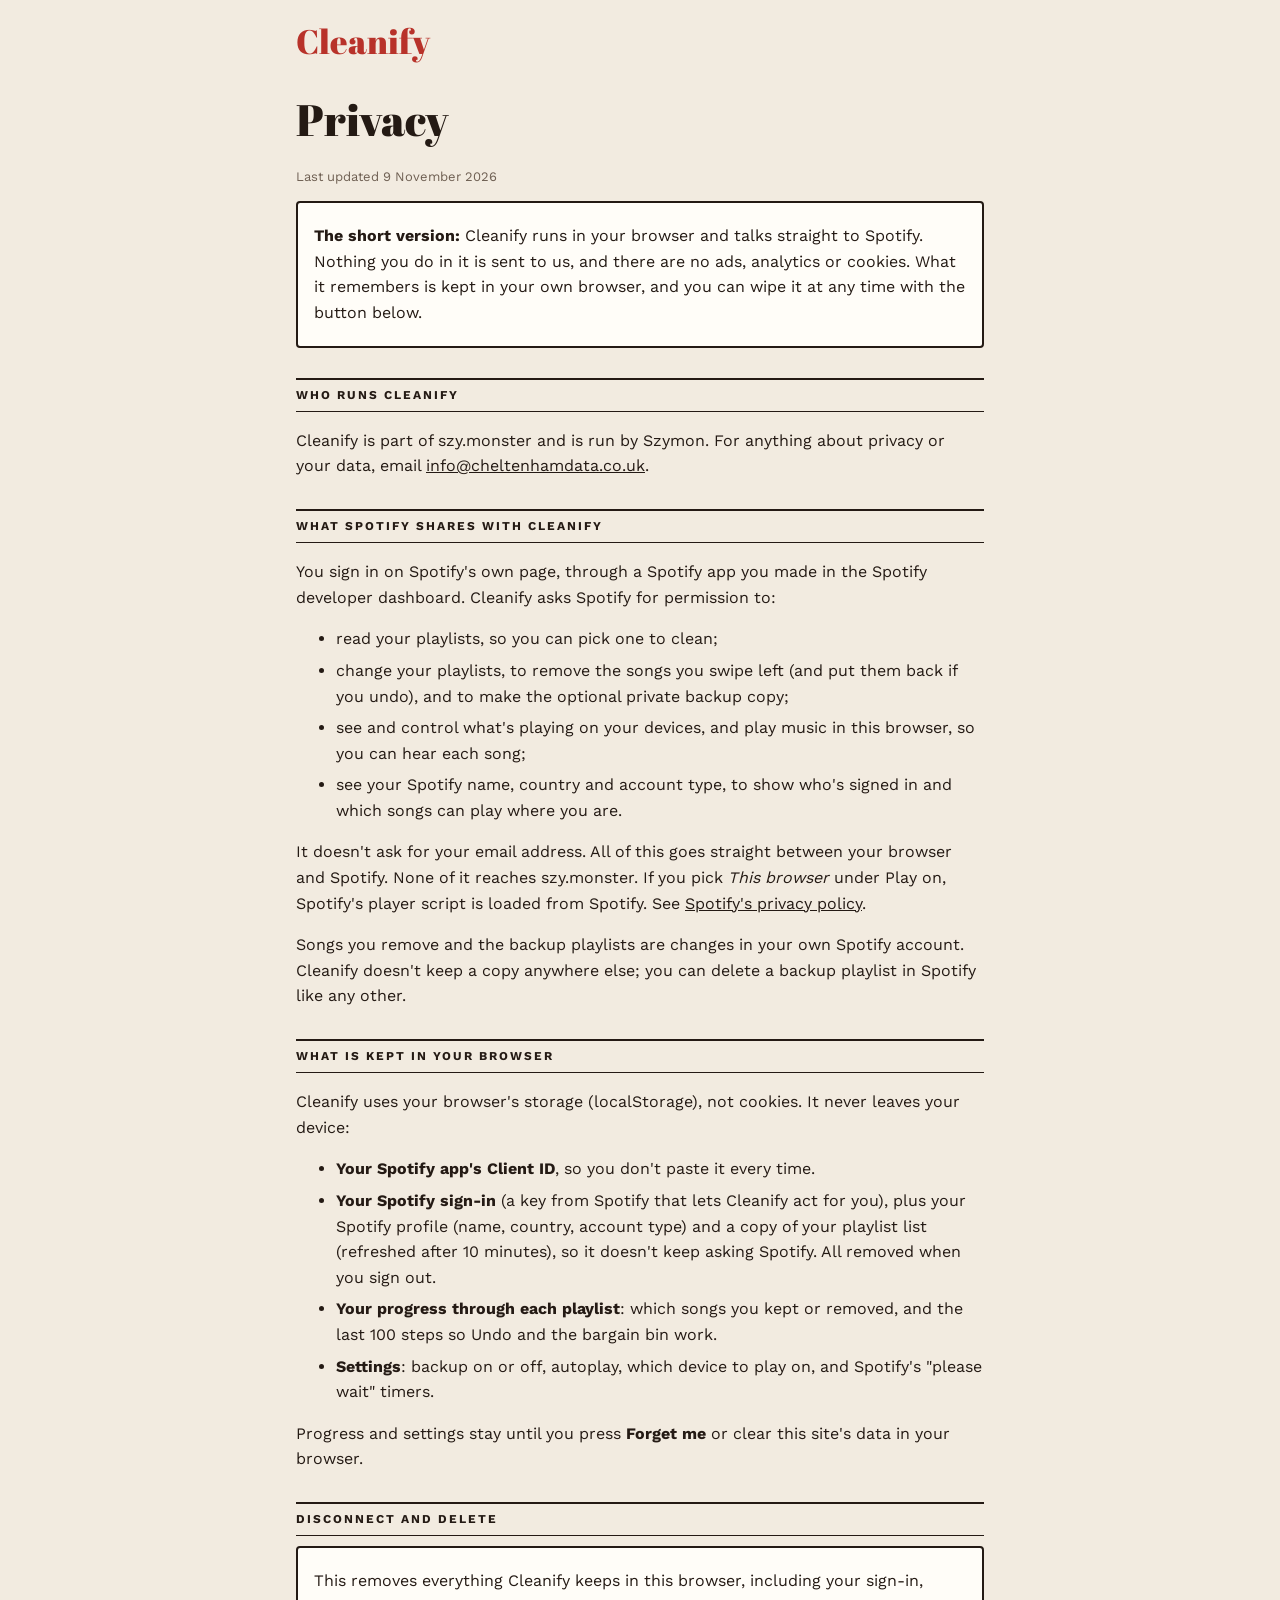
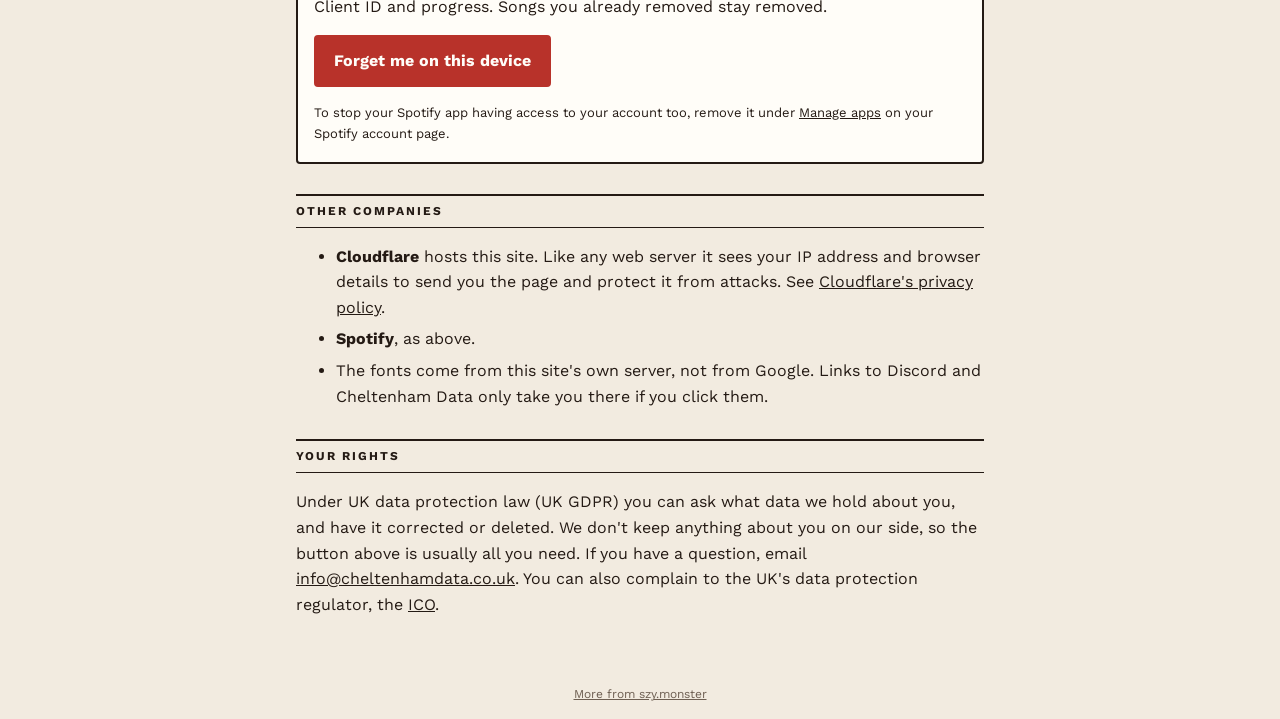
==== privacy.html @ d8126c6d "Meet UK privacy and Spotify developer rules: privacy page, Forget me, no Google Fonts - Add privacy." ====
<!doctype html>
<html lang="en">
<head>
  <meta charset="utf-8">
  <meta name="viewport" content="width=device-width, initial-scale=1">
  <title>Privacy · Cleanify</title>
  <meta name="description" content="What Cleanify keeps in your browser, what it asks Spotify for, and who to contact.">
  <link rel="stylesheet" href="fonts/fonts.css">
  <link rel="stylesheet" href="style.css">
  <style>
    .doc { width: 100%; max-width: 720px; margin: 0 auto; padding: 24px 16px 40px; line-height: 1.6; flex: 1; }
    .doc .logo { display: inline-block; margin-bottom: 18px; }
    .doc h1 { font-family: "Abril Fatface", serif; font-weight: 400; font-size: 44px; margin: 8px 0 4px; }
    .doc .rule { margin: 30px 0 10px; }
    .doc li { margin: 6px 0; }
    .doc .box { background: var(--card); border: 2px solid var(--ink); border-radius: 4px; padding: 4px 16px; }
  </style>
</head>
<body>
  <main class="doc">
    <a class="logo" href="./">Cleanify</a>
    <h1>Privacy</h1>
    <p class="small muted">Last updated 9 November 2026</p>

    <div class="box">
      <p><strong>The short version:</strong> Cleanify runs in your browser and talks straight to Spotify. Nothing you do in it is sent to us, and there are no ads, analytics or cookies. What it remembers is kept in your own browser, and you can wipe it at any time with the button below.</p>
    </div>

    <h2 class="rule">Who runs Cleanify</h2>
    <p>Cleanify is part of szy.monster and is run by Szymon. For anything about privacy or your data, email <a href="mailto:info@cheltenhamdata.co.uk">info@cheltenhamdata.co.uk</a>.</p>

    <h2 class="rule">What Spotify shares with Cleanify</h2>
    <p>You sign in on Spotify's own page, through a Spotify app you made in the Spotify developer dashboard. Cleanify asks Spotify for permission to:</p>
    <ul>
      <li>read your playlists, so you can pick one to clean;</li>
      <li>change your playlists, to remove the songs you swipe left (and put them back if you undo), and to make the optional private backup copy;</li>
      <li>see and control what's playing on your devices, and play music in this browser, so you can hear each song;</li>
      <li>see your Spotify name, country and account type, to show who's signed in and which songs can play where you are.</li>
    </ul>
    <p>It doesn't ask for your email address. All of this goes straight between your browser and Spotify. None of it reaches szy.monster. If you pick <em>This browser</em> under Play on, Spotify's player script is loaded from Spotify. See <a href="https://www.spotify.com/uk/legal/privacy-policy/">Spotify's privacy policy</a>.</p>
    <p>Songs you remove and the backup playlists are changes in your own Spotify account. Cleanify doesn't keep a copy anywhere else; you can delete a backup playlist in Spotify like any other.</p>

    <h2 class="rule">What is kept in your browser</h2>
    <p>Cleanify uses your browser's storage (localStorage), not cookies. It never leaves your device:</p>
    <ul>
      <li><strong>Your Spotify app's Client ID</strong>, so you don't paste it every time.</li>
      <li><strong>Your Spotify sign-in</strong> (a key from Spotify that lets Cleanify act for you), plus your Spotify profile (name, country, account type) and a copy of your playlist list (refreshed after 10 minutes), so it doesn't keep asking Spotify. All removed when you sign out.</li>
      <li><strong>Your progress through each playlist</strong>: which songs you kept or removed, and the last 100 steps so Undo and the bargain bin work.</li>
      <li><strong>Settings</strong>: backup on or off, autoplay, which device to play on, and Spotify's "please wait" timers.</li>
    </ul>
    <p>Progress and settings stay until you press <strong>Forget me</strong> or clear this site's data in your browser.</p>

    <h2 class="rule">Disconnect and delete</h2>
    <div class="box">
      <p>This removes everything Cleanify keeps in this browser, including your sign-in, Client ID and progress. Songs you already removed stay removed.</p>
      <p><button type="button" class="btn danger" id="forget-btn">Forget me on this device</button> <span id="forget-done" class="small muted" hidden>Done. Everything is removed.</span></p>
      <p class="small">To stop your Spotify app having access to your account too, remove it under <a href="https://www.spotify.com/account/apps/">Manage apps</a> on your Spotify account page.</p>
    </div>

    <h2 class="rule">Other companies</h2>
    <ul>
      <li><strong>Cloudflare</strong> hosts this site. Like any web server it sees your IP address and browser details to send you the page and protect it from attacks. See <a href="https://www.cloudflare.com/privacypolicy/">Cloudflare's privacy policy</a>.</li>
      <li><strong>Spotify</strong>, as above.</li>
      <li>The fonts come from this site's own server, not from Google. Links to Discord and Cheltenham Data only take you there if you click them.</li>
    </ul>

    <h2 class="rule">Your rights</h2>
    <p>Under UK data protection law (UK GDPR) you can ask what data we hold about you, and have it corrected or deleted. We don't keep anything about you on our side, so the button above is usually all you need. If you have a question, email <a href="mailto:info@cheltenhamdata.co.uk">info@cheltenhamdata.co.uk</a>. You can also complain to the UK's data protection regulator, the <a href="https://ico.org.uk/make-a-complaint/">ICO</a>.</p>
  </main>
  <footer class="foot"><a href="https://szy.monster/">More from szy.monster</a></footer>
  <script>
    document.getElementById("forget-btn").addEventListener("click", function () {
      if (!confirm("Remove everything Cleanify keeps in this browser?")) return;
      try { Object.keys(localStorage).filter(function (k) { return k.indexOf("cl_") === 0; }).forEach(function (k) { localStorage.removeItem(k); }); } catch (e) { /* storage blocked */ }
      document.getElementById("forget-done").hidden = false;
    });
  </script>
</body>
</html>
---- fonts/fonts.css ----
/* Self-hosted copies of Google Fonts (SIL Open Font License), so no visitor data goes to Google. */
/* latin-ext */
@font-face {
  font-family: 'Abril Fatface';
  font-style: normal;
  font-weight: 400;
  font-display: swap;
  src: url(AbrilFatface-400-latin-ext.woff2) format('woff2');
  unicode-range: U+0100-02BA, U+02BD-02C5, U+02C7-02CC, U+02CE-02D7, U+02DD-02FF, U+0304, U+0308, U+0329, U+1D00-1DBF, U+1E00-1E9F, U+1EF2-1EFF, U+2020, U+20A0-20AB, U+20AD-20C4, U+2113, U+2C60-2C7F, U+A720-A7FF;
}
/* latin */
@font-face {
  font-family: 'Abril Fatface';
  font-style: normal;
  font-weight: 400;
  font-display: swap;
  src: url(AbrilFatface-400-latin.woff2) format('woff2');
  unicode-range: U+0000-00FF, U+0131, U+0152-0153, U+02BB-02BC, U+02C6, U+02DA, U+02DC, U+0304, U+0308, U+0329, U+2000-206F, U+20AC, U+2122, U+2191, U+2193, U+2212, U+2215, U+FEFF, U+FFFD;
}
/* latin-ext */
@font-face {
  font-family: 'Work Sans';
  font-style: normal;
  font-weight: 400;
  font-display: swap;
  src: url(WorkSans-400-latin-ext.woff2) format('woff2');
  unicode-range: U+0100-02BA, U+02BD-02C5, U+02C7-02CC, U+02CE-02D7, U+02DD-02FF, U+0304, U+0308, U+0329, U+1D00-1DBF, U+1E00-1E9F, U+1EF2-1EFF, U+2020, U+20A0-20AB, U+20AD-20C4, U+2113, U+2C60-2C7F, U+A720-A7FF;
}
/* latin */
@font-face {
  font-family: 'Work Sans';
  font-style: normal;
  font-weight: 400;
  font-display: swap;
  src: url(WorkSans-400-latin.woff2) format('woff2');
  unicode-range: U+0000-00FF, U+0131, U+0152-0153, U+02BB-02BC, U+02C6, U+02DA, U+02DC, U+0304, U+0308, U+0329, U+2000-206F, U+20AC, U+2122, U+2191, U+2193, U+2212, U+2215, U+FEFF, U+FFFD;
}
/* latin-ext */
@font-face {
  font-family: 'Work Sans';
  font-style: normal;
  font-weight: 600;
  font-display: swap;
  src: url(WorkSans-600-latin-ext.woff2) format('woff2');
  unicode-range: U+0100-02BA, U+02BD-02C5, U+02C7-02CC, U+02CE-02D7, U+02DD-02FF, U+0304, U+0308, U+0329, U+1D00-1DBF, U+1E00-1E9F, U+1EF2-1EFF, U+2020, U+20A0-20AB, U+20AD-20C4, U+2113, U+2C60-2C7F, U+A720-A7FF;
}
/* latin */
@font-face {
  font-family: 'Work Sans';
  font-style: normal;
  font-weight: 600;
  font-display: swap;
  src: url(WorkSans-600-latin.woff2) format('woff2');
  unicode-range: U+0000-00FF, U+0131, U+0152-0153, U+02BB-02BC, U+02C6, U+02DA, U+02DC, U+0304, U+0308, U+0329, U+2000-206F, U+20AC, U+2122, U+2191, U+2193, U+2212, U+2215, U+FEFF, U+FFFD;
}
/* latin-ext */
@font-face {
  font-family: 'Work Sans';
  font-style: normal;
  font-weight: 700;
  font-display: swap;
  src: url(WorkSans-700-latin-ext.woff2) format('woff2');
  unicode-range: U+0100-02BA, U+02BD-02C5, U+02C7-02CC, U+02CE-02D7, U+02DD-02FF, U+0304, U+0308, U+0329, U+1D00-1DBF, U+1E00-1E9F, U+1EF2-1EFF, U+2020, U+20A0-20AB, U+20AD-20C4, U+2113, U+2C60-2C7F, U+A720-A7FF;
}
/* latin */
@font-face {
  font-family: 'Work Sans';
  font-style: normal;
  font-weight: 700;
  font-display: swap;
  src: url(WorkSans-700-latin.woff2) format('woff2');
  unicode-range: U+0000-00FF, U+0131, U+0152-0153, U+02BB-02BC, U+02C6, U+02DA, U+02DC, U+0304, U+0308, U+0329, U+2000-206F, U+20AC, U+2122, U+2191, U+2193, U+2212, U+2215, U+FEFF, U+FFFD;
}
---- style.css ----
/* Cleanify: "Record crate" look. Cream paper, ink, record-store red and green. */
:root {
  --paper: #f2ebe0;
  --card: #fffdf8;
  --card-back: #ece2d0;
  --line: #c9b99f;
  --ink: #241a14;
  --muted: #6e5f52;
  --red: #b8322a;
  --green: #2f7a4d;
  --blue: #1f4d6b;
  --gold: #f2c14e;
  --card-w: min(calc(100vw - 48px), 360px);
}
* { box-sizing: border-box; }
html, body { margin: 0; }
body { overflow-x: hidden; background: var(--paper); color: var(--ink); font-family: "Work Sans", system-ui, sans-serif; min-height: 100vh; display: flex; flex-direction: column; }
a { color: inherit; }
.hidden { display: none !important; }
.wrap { width: 100%; max-width: 460px; margin: 0 auto; padding: 22px 24px 12px; flex: 1; }
.screen { display: flex; flex-direction: column; gap: 12px; }

.logo { font-family: "Abril Fatface", serif; font-weight: 400; font-size: 34px; color: var(--red); margin: 0; text-decoration: none; line-height: 1; }
.logo.big { font-size: 56px; text-align: center; margin-top: 24px; }
.sub { text-align: center; margin: 0; line-height: 1.5; }
.top { display: flex; align-items: center; justify-content: space-between; gap: 12px; }
.top p { margin: 0; }
.rule { border-top: 2px solid var(--ink); border-bottom: 1px solid var(--ink); padding: 6px 0; margin: 0; text-transform: uppercase; letter-spacing: 2px; font-size: 12px; font-weight: 700; }
.pl { display: flex; justify-content: space-between; gap: 10px; }
.pl span:first-child { overflow: hidden; text-overflow: ellipsis; white-space: nowrap; }
.small { font-size: 13px; }
.muted { color: var(--muted); }
.warn { color: var(--red); }
.status { min-height: 1em; margin: 0; text-align: center; font-size: 14px; }
.status.err { color: var(--red); font-weight: 600; }
.status.ok { color: var(--green); font-weight: 600; }

.btn { font: inherit; font-weight: 700; cursor: pointer; border: 2px solid var(--ink); background: var(--card); color: var(--ink); padding: 11px 18px; border-radius: 4px; }
.btn:disabled { opacity: .45; cursor: default; }
.btn.primary { background: var(--ink); color: var(--card); }
.btn.danger { background: var(--red); border-color: var(--red); color: var(--card); }
.btn.ghost { background: transparent; }
.btn.wide { width: 100%; }
.linkish { font: inherit; font-weight: 700; background: none; border: none; color: inherit; cursor: pointer; text-transform: uppercase; letter-spacing: 1px; font-size: 11px; text-decoration: underline; padding: 0; }
.linkish:disabled { opacity: .35; cursor: default; }
input[type=checkbox] { accent-color: var(--green); }

/* Sign-in */
.crate-art { position: relative; height: 170px; width: 230px; margin: 8px auto; }
.crate-art .sleeve { position: absolute; width: 150px; height: 150px; border: 1px solid #0002; }
.s1 { left: 0; top: 14px; background: var(--gold); transform: rotate(-8deg); }
.s2 { left: 40px; top: 6px; background: var(--red); transform: rotate(-2deg); }
.s3 { left: 70px; top: 10px; background: var(--blue); transform: rotate(5deg); overflow: hidden; }
.s3 .vinyl { position: absolute; right: -60px; top: 15px; width: 120px; height: 120px; border-radius: 50%; background: radial-gradient(var(--red) 0 18%, #111 19% 20%, transparent 21%), repeating-radial-gradient(#111 0 2px, #222 2px 4px); }
.own-app { background: var(--card); border: 1px solid var(--line); padding: 10px 14px; font-size: 14px; line-height: 1.5; }
.own-app summary { font-weight: 700; cursor: pointer; }
.own-app ol { padding-left: 20px; }
.own-app code { background: var(--paper); padding: 1px 4px; word-break: break-all; }
.row { display: flex; gap: 8px; }
.row input { flex: 1; min-width: 0; font: inherit; padding: 9px 10px; border: 2px solid var(--ink); border-radius: 4px; background: #fff; }

/* Playlist list */
.plist, .binlist { list-style: none; margin: 0; padding: 0; display: flex; flex-direction: column; gap: 8px; }
.plist button { width: 100%; display: flex; align-items: center; gap: 12px; font: inherit; text-align: left; background: var(--card); border: 1px solid var(--line); padding: 8px; cursor: pointer; color: var(--ink); }
.plist button:hover { border-color: var(--ink); }
.thumb { width: 52px; height: 52px; flex: none; background: var(--blue) center/cover; }
.plist .name { font-weight: 700; display: block; }
.plist .meta { font-size: 12px; color: var(--muted); }
.badge { margin-left: auto; flex: none; font-size: 11px; font-weight: 700; background: var(--gold); padding: 3px 8px; border-radius: 10px; }

/* Swipe screen */
.auto { display: flex; align-items: center; gap: 6px; font-weight: 600; cursor: pointer; }
.device { display: flex; align-items: center; gap: 8px; }
.device label { font-weight: 700; text-transform: uppercase; letter-spacing: 1px; font-size: 11px; flex: none; }
.device select { flex: 1; min-width: 0; font: inherit; font-size: 14px; padding: 6px 8px; border: 2px solid var(--ink); border-radius: 4px; background: var(--card); color: var(--ink); }
.btn.mini { padding: 5px 10px; }
.prog { height: 6px; background: #e1d6c4; }
.prog i { display: block; height: 100%; width: 0; background: var(--ink); transition: width .2s; }
.deck { position: relative; width: var(--card-w); height: calc(var(--card-w) + 128px); margin: 14px auto 6px; }
.card { position: absolute; inset: 0; background: var(--card-back); border: 1px solid var(--line); padding: 14px; display: flex; flex-direction: column; user-select: none; -webkit-user-select: none; }
.card.b2 { transform: translateY(14px) scale(.92); }
.card.b1 { transform: translateY(7px) scale(.96); }
.card.top { background: var(--card); box-shadow: 0 14px 30px #241a1433; touch-action: none; cursor: grab; z-index: 2; }
.card.top.drag { cursor: grabbing; transition: none; }
.card.flying { pointer-events: none; z-index: 5; }
.card.fly { transition: transform .3s ease-in, opacity .3s; opacity: 0; }
.card.snap { transition: transform .2s; }
.sleeve-art { position: relative; width: 100%; aspect-ratio: 1; background: var(--blue); overflow: hidden; flex: none; }
.sleeve-art .vinyl { position: absolute; right: -45%; top: 8%; width: 84%; height: 84%; border-radius: 50%; background: radial-gradient(var(--red) 0 18%, #111 19% 20%, transparent 21%), repeating-radial-gradient(#111 0 2px, #222 2px 4px); }
.sleeve-art .cover { position: absolute; inset: 0; width: 100%; height: 100%; object-fit: cover; pointer-events: none; }
.sleeve-art .fallback { position: absolute; left: 14px; top: 14px; right: 40%; font-family: "Abril Fatface", serif; font-size: 24px; color: var(--gold); line-height: 1.05; }
.sticker { position: absolute; left: 12px; bottom: 12px; background: var(--gold); color: var(--ink); font-weight: 700; font-size: 14px; padding: 10px 8px; border-radius: 50%; transform: rotate(-12deg); box-shadow: 0 2px 4px #0003; }
.card h2 { font-family: "Abril Fatface", serif; font-weight: 400; font-size: 24px; margin: 12px 0 2px; line-height: 1.1; overflow: hidden; display: -webkit-box; -webkit-line-clamp: 2; -webkit-box-orient: vertical; }
.card .artist { margin: 0; text-transform: uppercase; letter-spacing: 2px; font-size: 11px; font-weight: 700; white-space: nowrap; overflow: hidden; text-overflow: ellipsis; }
.card .meta { margin-top: auto; display: flex; gap: 6px; flex-wrap: wrap; font-size: 11px; }
.card .meta span { border: 1px solid var(--ink); border-radius: 12px; padding: 2px 8px; }
.card .meta .warn-tag { border-color: var(--red); background: var(--red); color: var(--card); }
.stamp { position: absolute; top: 26px; padding: 6px 12px; font-weight: 700; font-size: 20px; letter-spacing: 2px; color: var(--card); border-radius: 4px; opacity: 0; z-index: 3; pointer-events: none; }
.stamp.keep { left: 20px; background: var(--green); transform: rotate(-12deg); }
.stamp.bin { right: 20px; background: var(--red); transform: rotate(12deg); }
.empty { position: absolute; inset: 0; display: flex; align-items: center; justify-content: center; text-align: center; border: 2px dashed var(--line); padding: 20px; color: var(--muted); }
.actions { display: flex; justify-content: center; align-items: center; gap: 22px; }
.round { font: inherit; display: flex; align-items: center; justify-content: center; cursor: pointer; border-radius: 50%; border: 2px solid var(--ink); background: var(--card); color: var(--ink); }
.round:disabled { opacity: .4; cursor: default; }
.round.bin, .round.keep { width: 68px; height: 68px; font-size: 28px; color: var(--card); }
.round.bin { background: var(--red); border-color: var(--red); }
.round.keep { background: var(--green); border-color: var(--green); }
.round.play { width: 52px; height: 52px; font-size: 18px; }
.round.play.on { background: var(--ink); color: var(--card); }
.tally { display: flex; justify-content: space-between; align-items: center; text-transform: uppercase; letter-spacing: 1px; font-size: 11px; font-weight: 700; }
.tally a { text-decoration: none; }
.tally b { font-family: "Abril Fatface", serif; font-weight: 400; font-size: 18px; color: var(--red); letter-spacing: 0; }
.hint { text-align: center; font-size: 12px; color: var(--muted); margin: 0; }

/* Duplicates */
.dupes { display: flex; flex-direction: column; gap: 12px; }
.dgroup { background: var(--card); border: 1px solid var(--line); padding: 8px 10px 10px; }
.dgroup h3 { font-family: "Abril Fatface", serif; font-weight: 400; font-size: 18px; margin: 2px 0 6px; }
.drow { display: flex; align-items: center; gap: 10px; padding: 6px 0; border-top: 1px dashed var(--line); cursor: pointer; }
.drow input { width: 18px; height: 18px; flex: none; accent-color: var(--red); }
.drow .thumb { width: 40px; height: 40px; }
.drow .t { flex: 1; min-width: 0; }
.drow .t b, .drow .t span { display: block; white-space: nowrap; overflow: hidden; text-overflow: ellipsis; }
.drow .t span { font-size: 12px; color: var(--muted); }
.drow .t b, .drow .t span { white-space: normal; }
.drow.going .t b { text-decoration: line-through; color: var(--muted); }
.dtag { flex: none; font-size: 10px; font-weight: 700; text-transform: uppercase; letter-spacing: 1px; padding: 2px 8px; border-radius: 10px; background: var(--green); color: var(--card); }
.drow.going .dtag { background: var(--red); }
.drow.extra { font-size: 13px; padding-left: 4px; }
.linkish.center { align-self: center; }

/* Review */
.binlist li { display: flex; align-items: center; gap: 10px; background: var(--card); border: 1px solid var(--line); padding: 6px; }
.binlist .thumb { width: 44px; height: 44px; }
.binlist .t { flex: 1; min-width: 0; }
.binlist .t b, .binlist .t span { display: block; white-space: nowrap; overflow: hidden; text-overflow: ellipsis; }
.binlist .t span { font-size: 12px; color: var(--muted); }
.binlist .btn { padding: 6px 10px; font-size: 13px; border-color: var(--green); color: var(--green); }
.check { display: flex; gap: 8px; align-items: flex-start; line-height: 1.4; }

.foot { text-align: center; font-size: 12px; color: var(--muted); padding: 14px 16px 18px; }
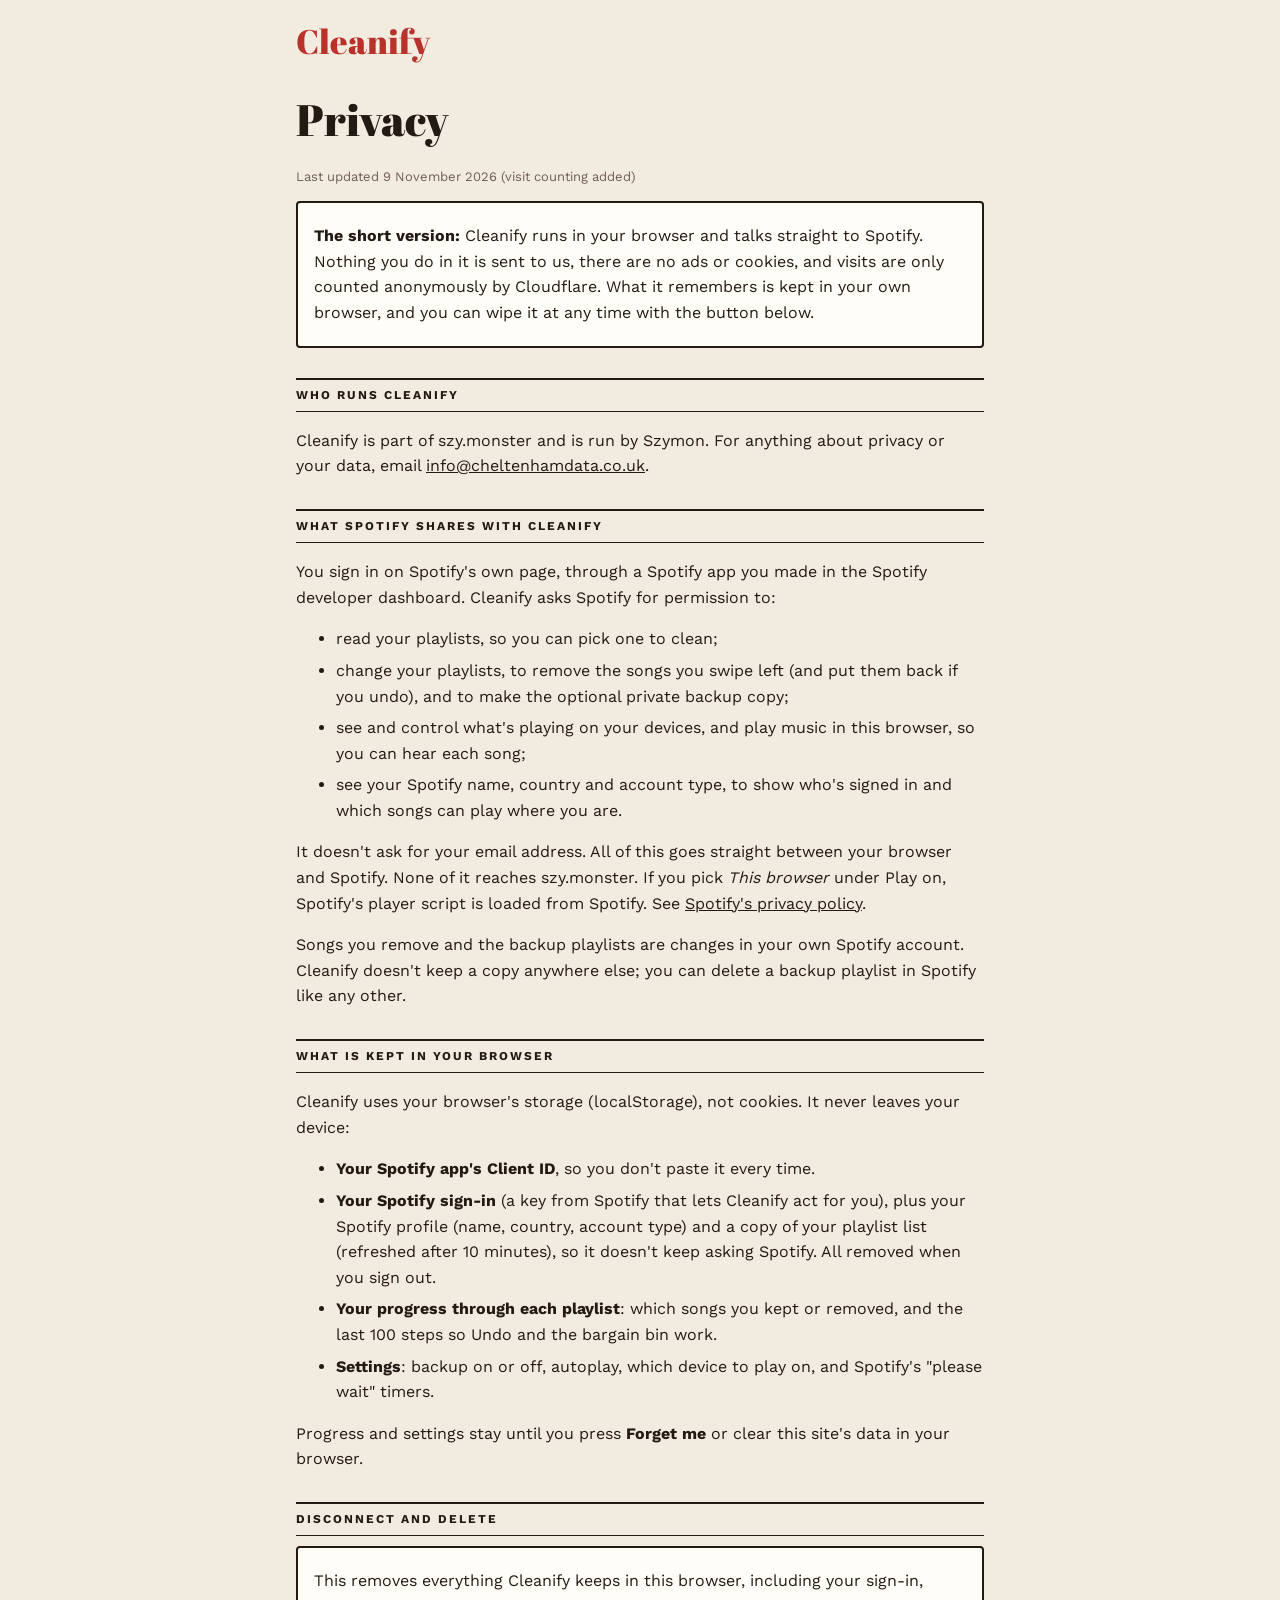
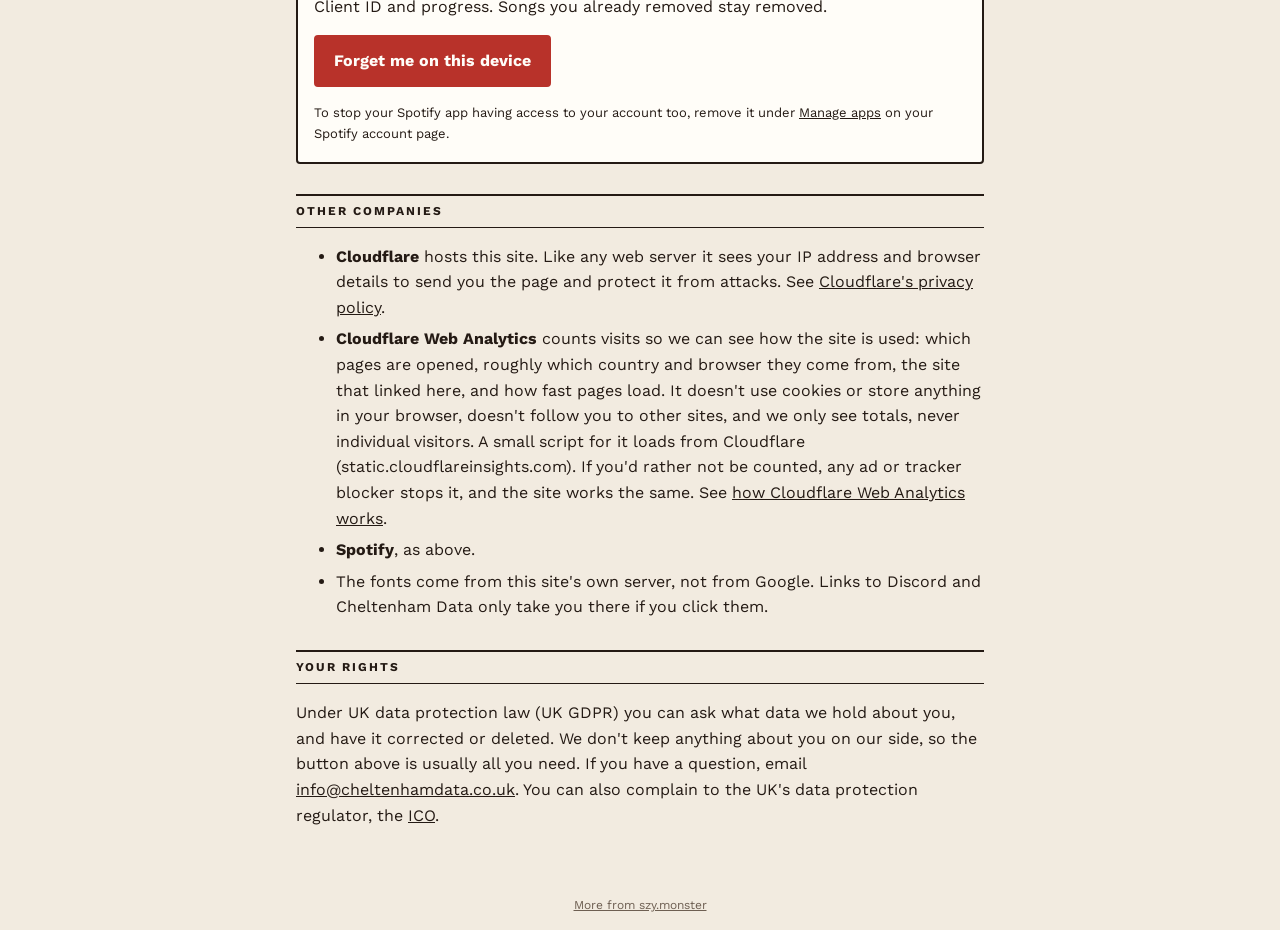
==== commit 0d76bdab: "Privacy page: say that Cloudflare Web Analytics counts visits Cloudflare Web Analytics (automatic se" ====
--- a/privacy.html
+++ b/privacy.html
@@ -20,10 +20,10 @@
   <main class="doc">
     <a class="logo" href="./">Cleanify</a>
     <h1>Privacy</h1>
-    <p class="small muted">Last updated 9 November 2026</p>
+    <p class="small muted">Last updated 9 November 2026 (visit counting added)</p>
 
     <div class="box">
-      <p><strong>The short version:</strong> Cleanify runs in your browser and talks straight to Spotify. Nothing you do in it is sent to us, and there are no ads, analytics or cookies. What it remembers is kept in your own browser, and you can wipe it at any time with the button below.</p>
+      <p><strong>The short version:</strong> Cleanify runs in your browser and talks straight to Spotify. Nothing you do in it is sent to us, there are no ads or cookies, and visits are only counted anonymously by Cloudflare. What it remembers is kept in your own browser, and you can wipe it at any time with the button below.</p>
     </div>
 
     <h2 class="rule">Who runs Cleanify</h2>
@@ -60,6 +60,7 @@
     <h2 class="rule">Other companies</h2>
     <ul>
       <li><strong>Cloudflare</strong> hosts this site. Like any web server it sees your IP address and browser details to send you the page and protect it from attacks. See <a href="https://www.cloudflare.com/privacypolicy/">Cloudflare's privacy policy</a>.</li>
+      <li><strong>Cloudflare Web Analytics</strong> counts visits so we can see how the site is used: which pages are opened, roughly which country and browser they come from, the site that linked here, and how fast pages load. It doesn't use cookies or store anything in your browser, doesn't follow you to other sites, and we only see totals, never individual visitors. A small script for it loads from Cloudflare (static.cloudflareinsights.com). If you'd rather not be counted, any ad or tracker blocker stops it, and the site works the same. See <a href="https://www.cloudflare.com/web-analytics/">how Cloudflare Web Analytics works</a>.</li>
       <li><strong>Spotify</strong>, as above.</li>
       <li>The fonts come from this site's own server, not from Google. Links to Discord and Cheltenham Data only take you there if you click them.</li>
     </ul>
